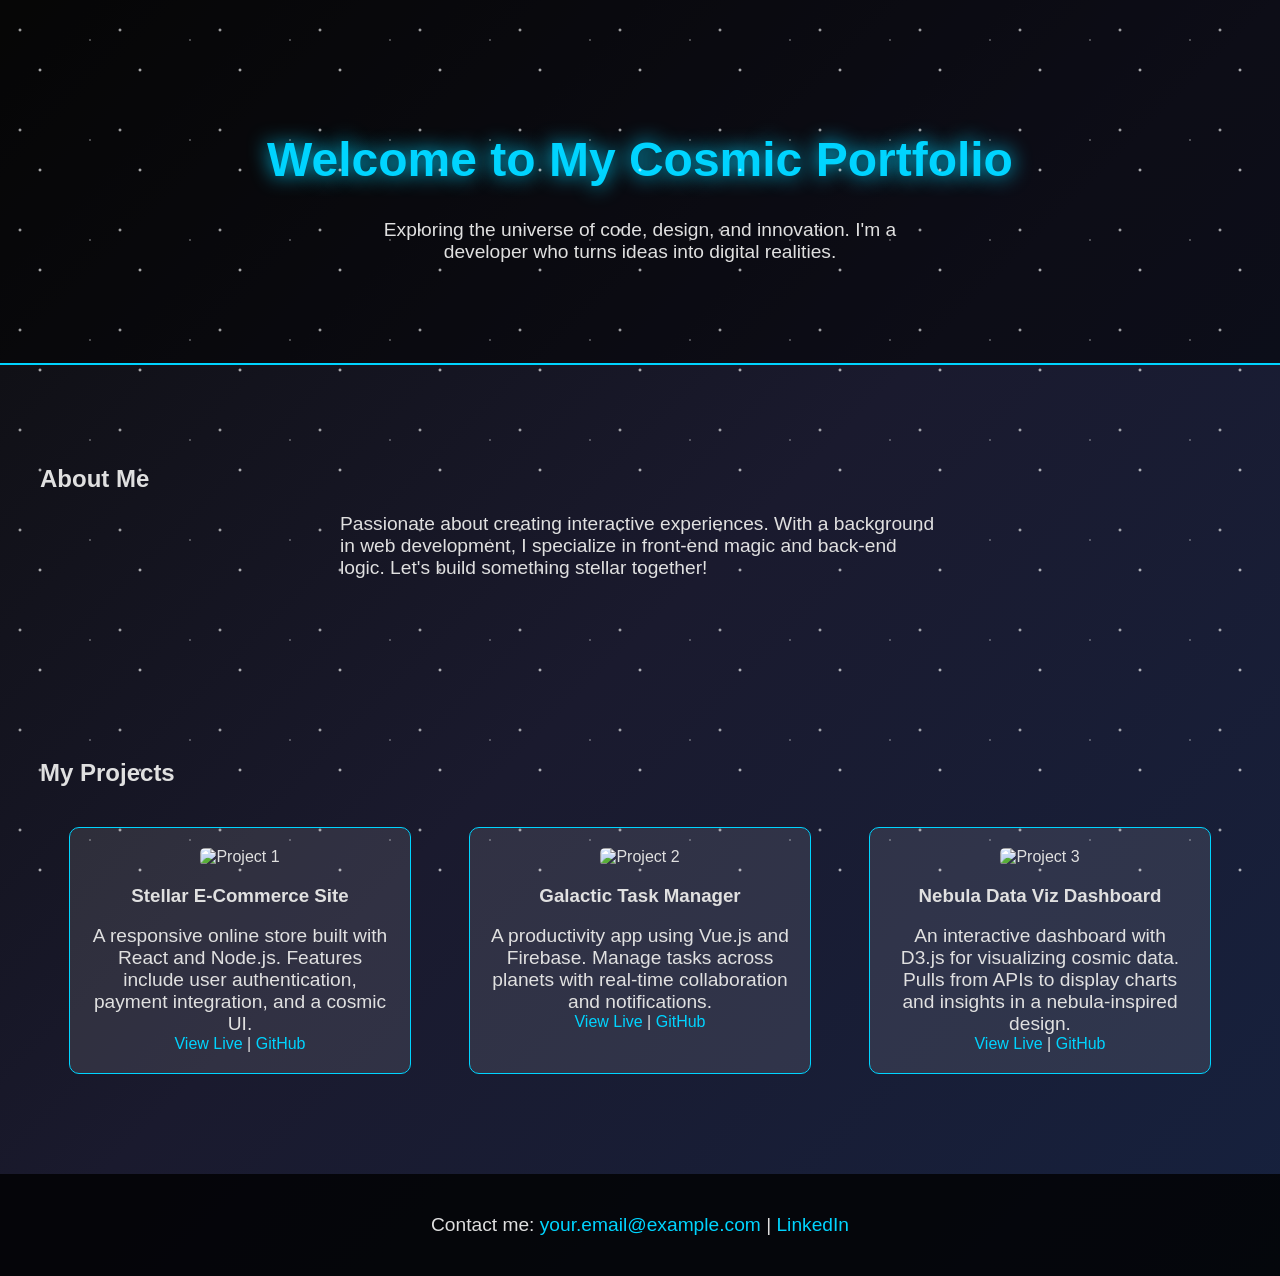
==== portfolio.html @ a3d4b754 "Create portfolio.html" ====
<!DOCTYPE html>
<html lang="en">
<head>
    <meta charset="UTF-8">
    <meta name="viewport" content="width=device-width, initial-scale=1.0">
    <title>My Portfolio - Cosmic Explorer</title>
    <style>
        /* Cosmic theme: Dark space background with glowing elements */
        body {
            margin: 0;
            font-family: 'Arial', sans-serif;
            background: linear-gradient(135deg, #0c0c0c, #1a1a2e, #16213e);
            color: #e0e0e0;
            overflow-x: hidden;
        }
        .stars {
            position: fixed;
            top: 0;
            left: 0;
            width: 100%;
            height: 100%;
            background-image: radial-gradient(2px 2px at 20px 30px, #eee, transparent),
                              radial-gradient(2px 2px at 40px 70px, #fff, transparent),
                              radial-gradient(1px 1px at 90px 40px, #eee, transparent);
            background-repeat: repeat;
            background-size: 100px 100px;
            animation: twinkle 4s ease-in-out infinite alternate;
        }
        @keyframes twinkle {
            0% { opacity: 0.5; }
            100% { opacity: 1; }
        }
        header {
            text-align: center;
            padding: 100px 20px;
            background: rgba(0, 0, 0, 0.5);
            border-bottom: 2px solid #00d4ff;
        }
        h1 {
            font-size: 3em;
            color: #00d4ff;
            text-shadow: 0 0 20px #00d4ff;
        }
        p {
            font-size: 1.2em;
            max-width: 600px;
            margin: 0 auto;
        }
        section {
            padding: 80px 20px;
            max-width: 1200px;
            margin: 0 auto;
        }
        .projects {
            display: flex;
            flex-wrap: wrap;
            justify-content: space-around;
        }
        .project {
            background: rgba(255, 255, 255, 0.1);
            border: 1px solid #00d4ff;
            border-radius: 10px;
            padding: 20px;
            margin: 20px;
            width: 300px;
            transition: transform 0.3s, box-shadow 0.3s;
            text-align: center;
        }
        .project:hover {
            transform: scale(1.05);
            box-shadow: 0 0 30px #00d4ff;
        }
        .project img {
            width: 100%;
            height: 200px;
            object-fit: cover;
            border-radius: 5px;
        }
        footer {
            text-align: center;
            padding: 40px;
            background: rgba(0, 0, 0, 0.8);
        }
        a {
            color: #00d4ff;
            text-decoration: none;
        }
        a:hover {
            text-shadow: 0 0 10px #00d4ff;
        }
    </style>
</head>
<body>
    <div class="stars"></div>
    <header>
        <h1>Welcome to My Cosmic Portfolio</h1>
        <p>Exploring the universe of code, design, and innovation. I'm a developer who turns ideas into digital realities.</p>
    </header>
    
    <section id="about">
        <h2>About Me</h2>
        <p>Passionate about creating interactive experiences. With a background in web development, I specialize in front-end magic and back-end logic. Let's build something stellar together!</p>
    </section>
    
    <section id="projects">
        <h2>My Projects</h2>
        <div class="projects">
            <div class="project">
                <img src="https://via.placeholder.com/300x200/00d4ff/000?text=Project+1" alt="Project 1">
                <h3>Stellar E-Commerce Site</h3>
                <p>A responsive online store built with React and Node.js. Features include user authentication, payment integration, and a cosmic UI.</p>
                <a href="#">View Live</a> | <a href="#">GitHub</a>
            </div>
            <div class="project">
                <img src="https://via.placeholder.com/300x200/00d4ff/000?text=Project+2" alt="Project 2">
                <h3>Galactic Task Manager</h3>
                <p>A productivity app using Vue.js and Firebase. Manage tasks across planets with real-time collaboration and notifications.</p>
                <a href="#">View Live</a> | <a href="#">GitHub</a>
            </div>
            <div class="project">
                <img src="https://via.placeholder.com/300x200/00d4ff/000?text=Project+3" alt="Project 3">
                <h3>Nebula Data Viz Dashboard</h3>
                <p>An interactive dashboard with D3.js for visualizing cosmic data. Pulls from APIs to display charts and insights in a nebula-inspired design.</p>
                <a href="#">View Live</a> | <a href="#">GitHub</a>
            </div>
        </div>
    </section>
    
    <footer>
        <p>Contact me: <a href="mailto:your.email@example.com">your.email@example.com</a> | <a href="https://linkedin.com/in/yourprofile">LinkedIn</a></p>
    </footer>
    
    <script>
        // Simple smooth scroll for navigation (if you add nav links later)
        document.querySelectorAll('a[href^="#"]').forEach(anchor => {
            anchor.addEventListener('click', function (e) {
                e.preventDefault();
                document.querySelector(this.getAttribute('href')).scrollIntoView({
                    behavior: 'smooth'
                });
            });
        });
    </script>
</body>
</html>
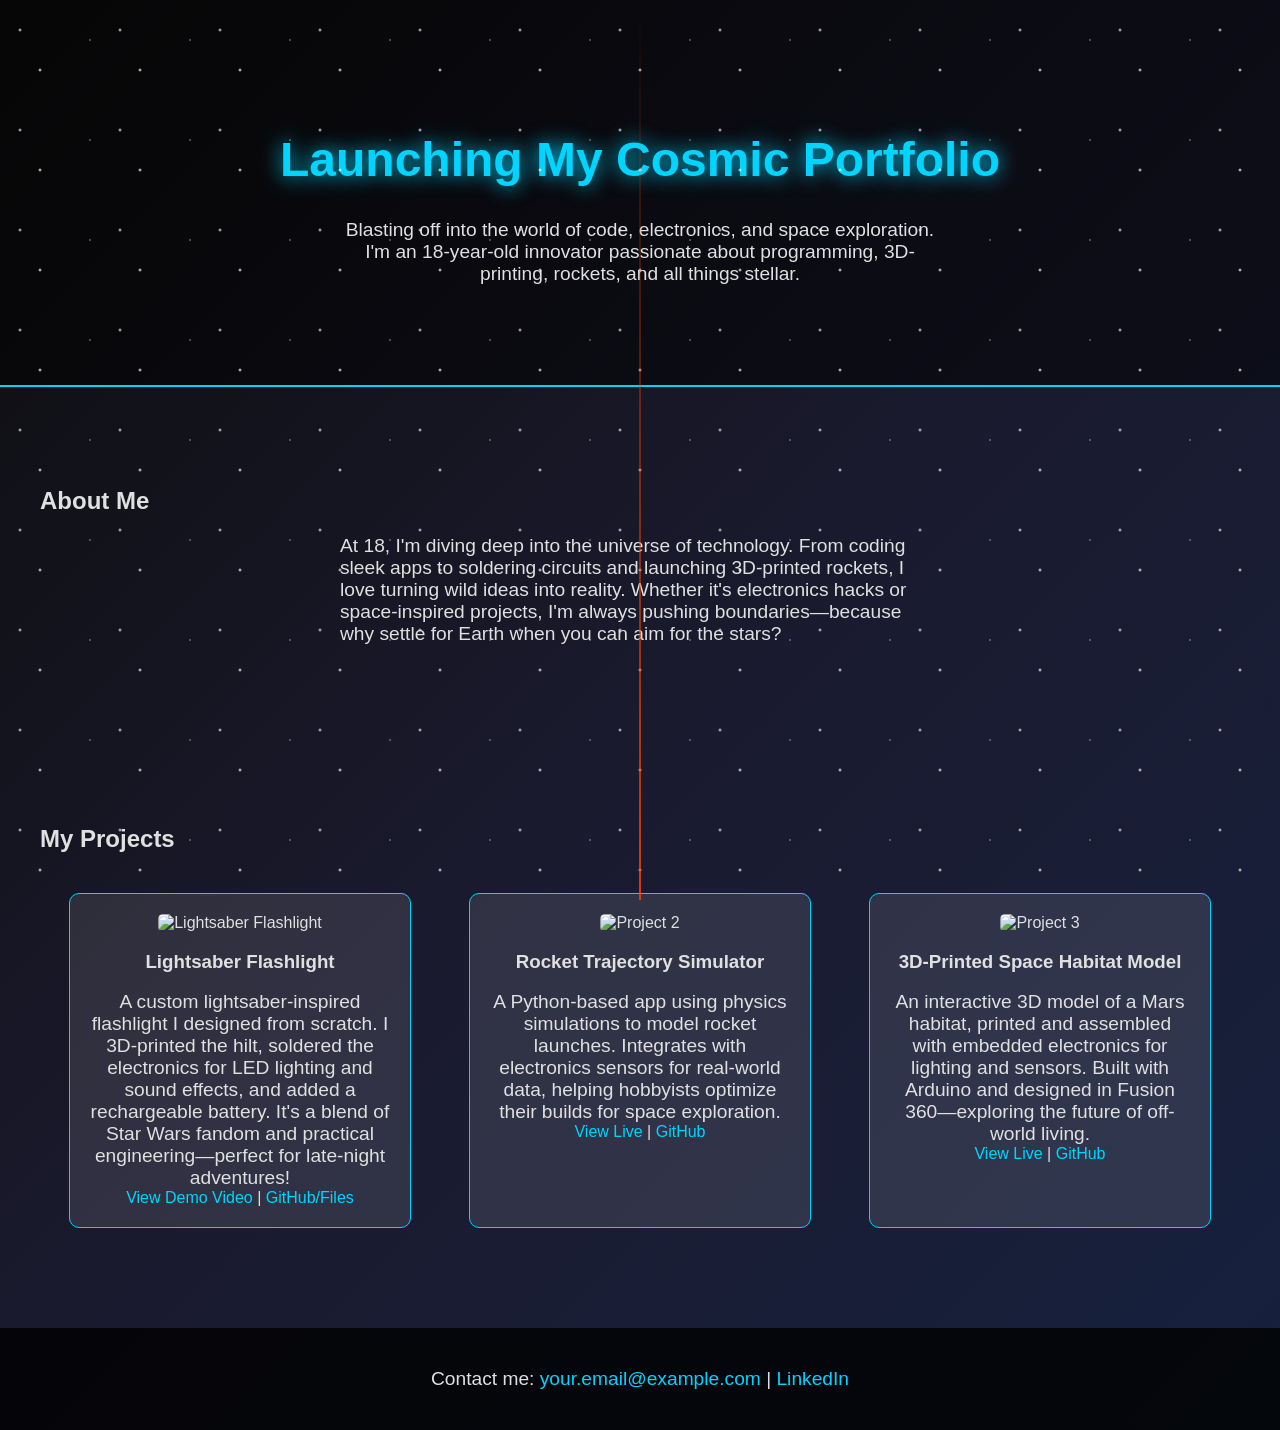
==== commit 1b14da21: "Update portfolio.html" ====
--- a/portfolio.html
+++ b/portfolio.html
@@ -3,9 +3,9 @@
 <head>
     <meta charset="UTF-8">
     <meta name="viewport" content="width=device-width, initial-scale=1.0">
-    <title>My Portfolio - Cosmic Explorer</title>
+    <title>My Cosmic Portfolio - Rockets & Code</title>
     <style>
-        /* Cosmic theme: Dark space background with glowing elements */
+        /* Cosmic theme: Dark space background with glowing elements and rocket trail */
         body {
             margin: 0;
             font-family: 'Arial', sans-serif;
@@ -25,6 +25,20 @@
             background-repeat: repeat;
             background-size: 100px 100px;
             animation: twinkle 4s ease-in-out infinite alternate;
+        }
+        .rocket-trail {
+            position: fixed;
+            bottom: 0;
+            left: 50%;
+            width: 2px;
+            height: 100%;
+            background: linear-gradient(to top, rgba(255, 69, 0, 0.8), transparent);
+            transform: translateX(-50%);
+            animation: launch 10s linear infinite;
+        }
+        @keyframes launch {
+            0% { height: 0; opacity: 1; }
+            100% { height: 100%; opacity: 0; }
         }
         @keyframes twinkle {
             0% { opacity: 0.5; }
@@ -92,35 +106,36 @@
 </head>
 <body>
     <div class="stars"></div>
+    <div class="rocket-trail"></div>
     <header>
-        <h1>Welcome to My Cosmic Portfolio</h1>
-        <p>Exploring the universe of code, design, and innovation. I'm a developer who turns ideas into digital realities.</p>
+        <h1>Launching My Cosmic Portfolio</h1>
+        <p>Blasting off into the world of code, electronics, and space exploration. I'm an 18-year-old innovator passionate about programming, 3D-printing, rockets, and all things stellar.</p>
     </header>
     
     <section id="about">
         <h2>About Me</h2>
-        <p>Passionate about creating interactive experiences. With a background in web development, I specialize in front-end magic and back-end logic. Let's build something stellar together!</p>
+        <p>At 18, I'm diving deep into the universe of technology. From coding sleek apps to soldering circuits and launching 3D-printed rockets, I love turning wild ideas into reality. Whether it's electronics hacks or space-inspired projects, I'm always pushing boundaries—because why settle for Earth when you can aim for the stars?</p>
     </section>
     
     <section id="projects">
         <h2>My Projects</h2>
         <div class="projects">
             <div class="project">
-                <img src="https://via.placeholder.com/300x200/00d4ff/000?text=Project+1" alt="Project 1">
-                <h3>Stellar E-Commerce Site</h3>
-                <p>A responsive online store built with React and Node.js. Features include user authentication, payment integration, and a cosmic UI.</p>
-                <a href="#">View Live</a> | <a href="#">GitHub</a>
+                <img src="https://via.placeholder.com/300x200/00d4ff/000?text=Lightsaber+Flashlight" alt="Lightsaber Flashlight">
+                <h3>Lightsaber Flashlight</h3>
+                <p>A custom lightsaber-inspired flashlight I designed from scratch. I 3D-printed the hilt, soldered the electronics for LED lighting and sound effects, and added a rechargeable battery. It's a blend of Star Wars fandom and practical engineering—perfect for late-night adventures!</p>
+                <a href="#">View Demo Video</a> | <a href="#">GitHub/Files</a>
             </div>
             <div class="project">
                 <img src="https://via.placeholder.com/300x200/00d4ff/000?text=Project+2" alt="Project 2">
-                <h3>Galactic Task Manager</h3>
-                <p>A productivity app using Vue.js and Firebase. Manage tasks across planets with real-time collaboration and notifications.</p>
+                <h3>Rocket Trajectory Simulator</h3>
+                <p>A Python-based app using physics simulations to model rocket launches. Integrates with electronics sensors for real-world data, helping hobbyists optimize their builds for space exploration.</p>
                 <a href="#">View Live</a> | <a href="#">GitHub</a>
             </div>
             <div class="project">
                 <img src="https://via.placeholder.com/300x200/00d4ff/000?text=Project+3" alt="Project 3">
-                <h3>Nebula Data Viz Dashboard</h3>
-                <p>An interactive dashboard with D3.js for visualizing cosmic data. Pulls from APIs to display charts and insights in a nebula-inspired design.</p>
+                <h3>3D-Printed Space Habitat Model</h3>
+                <p>An interactive 3D model of a Mars habitat, printed and assembled with embedded electronics for lighting and sensors. Built with Arduino and designed in Fusion 360—exploring the future of off-world living.</p>
                 <a href="#">View Live</a> | <a href="#">GitHub</a>
             </div>
         </div>
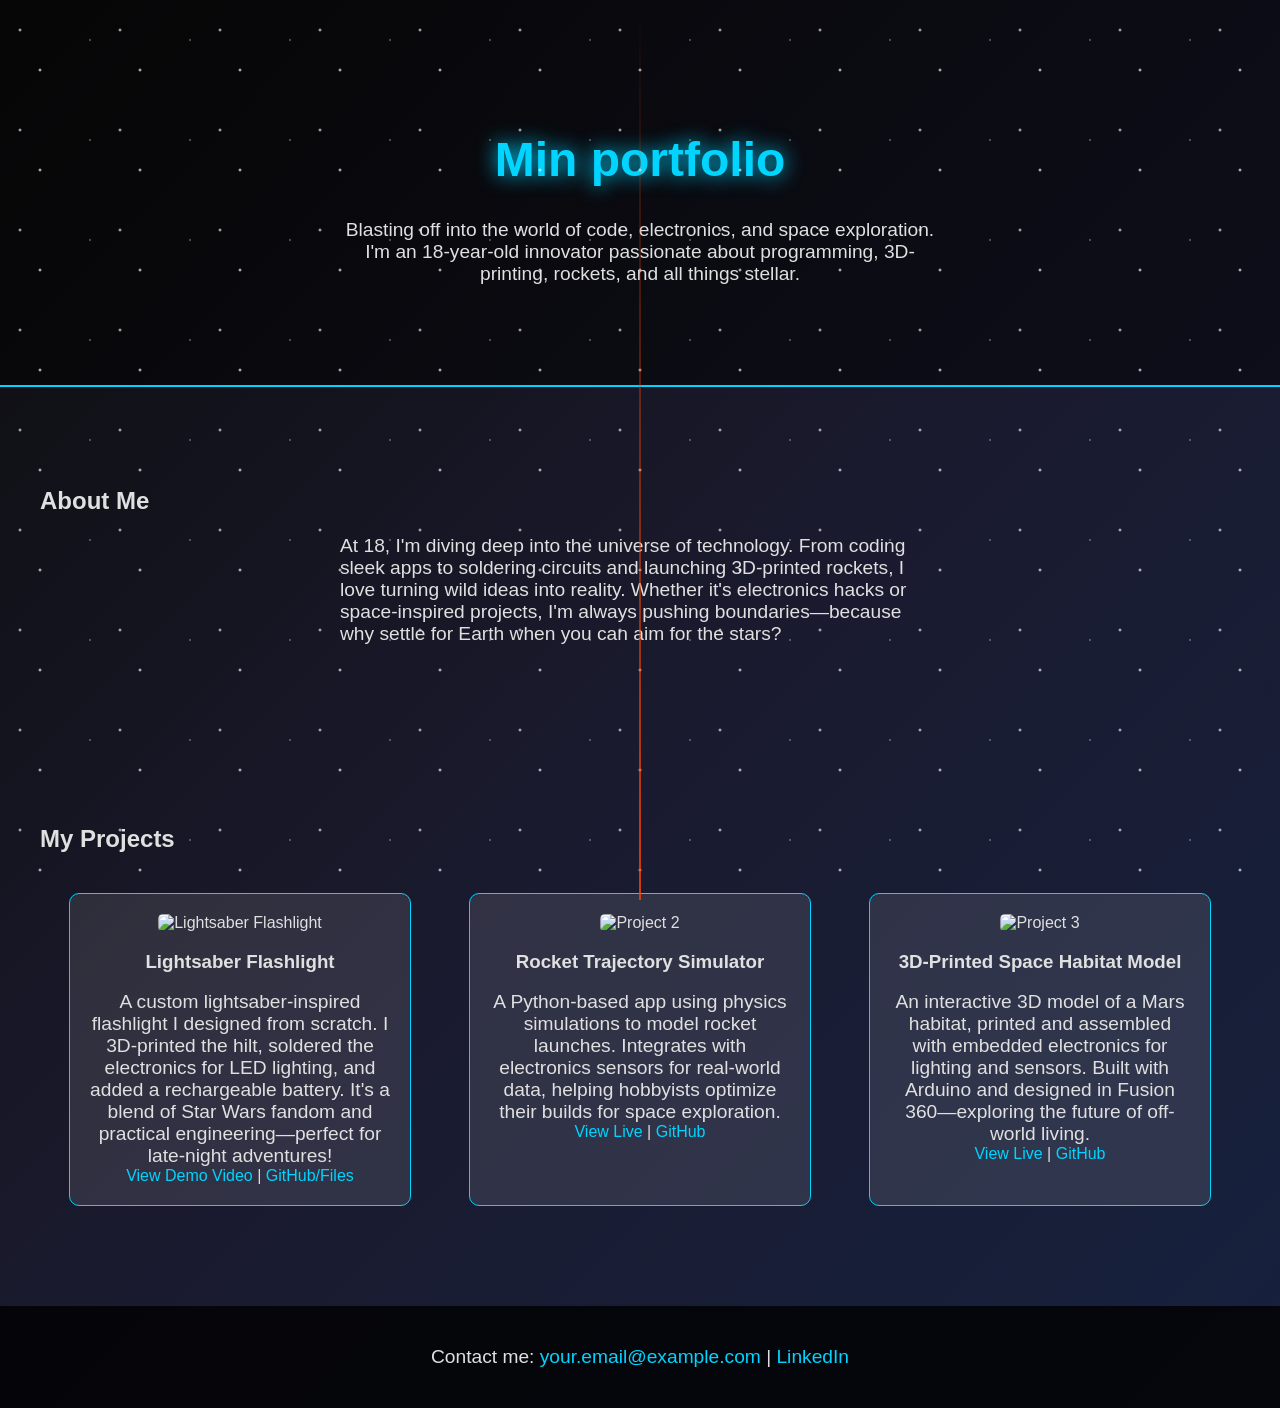
==== commit 4cfacd3f: "Update portfolio.html" ====
--- a/portfolio.html
+++ b/portfolio.html
@@ -3,7 +3,7 @@
 <head>
     <meta charset="UTF-8">
     <meta name="viewport" content="width=device-width, initial-scale=1.0">
-    <title>My Cosmic Portfolio - Rockets & Code</title>
+    <title>Min portfolio</title>
     <style>
         /* Cosmic theme: Dark space background with glowing elements and rocket trail */
         body {
@@ -108,7 +108,7 @@
     <div class="stars"></div>
     <div class="rocket-trail"></div>
     <header>
-        <h1>Launching My Cosmic Portfolio</h1>
+        <h1>Min portfolio</h1>
         <p>Blasting off into the world of code, electronics, and space exploration. I'm an 18-year-old innovator passionate about programming, 3D-printing, rockets, and all things stellar.</p>
     </header>
     
@@ -121,9 +121,9 @@
         <h2>My Projects</h2>
         <div class="projects">
             <div class="project">
-                <img src="https://via.placeholder.com/300x200/00d4ff/000?text=Lightsaber+Flashlight" alt="Lightsaber Flashlight">
+                <img src="https://padawanoutpost.com/cdn/shop/files/Collectorsedition-89sabersObiWanKenobiEpisodelll_4.jpg?v=1740602121" alt="Lightsaber Flashlight">
                 <h3>Lightsaber Flashlight</h3>
-                <p>A custom lightsaber-inspired flashlight I designed from scratch. I 3D-printed the hilt, soldered the electronics for LED lighting and sound effects, and added a rechargeable battery. It's a blend of Star Wars fandom and practical engineering—perfect for late-night adventures!</p>
+                <p>A custom lightsaber-inspired flashlight I designed from scratch. I 3D-printed the hilt, soldered the electronics for LED lighting, and added a rechargeable battery. It's a blend of Star Wars fandom and practical engineering—perfect for late-night adventures!</p>
                 <a href="#">View Demo Video</a> | <a href="#">GitHub/Files</a>
             </div>
             <div class="project">
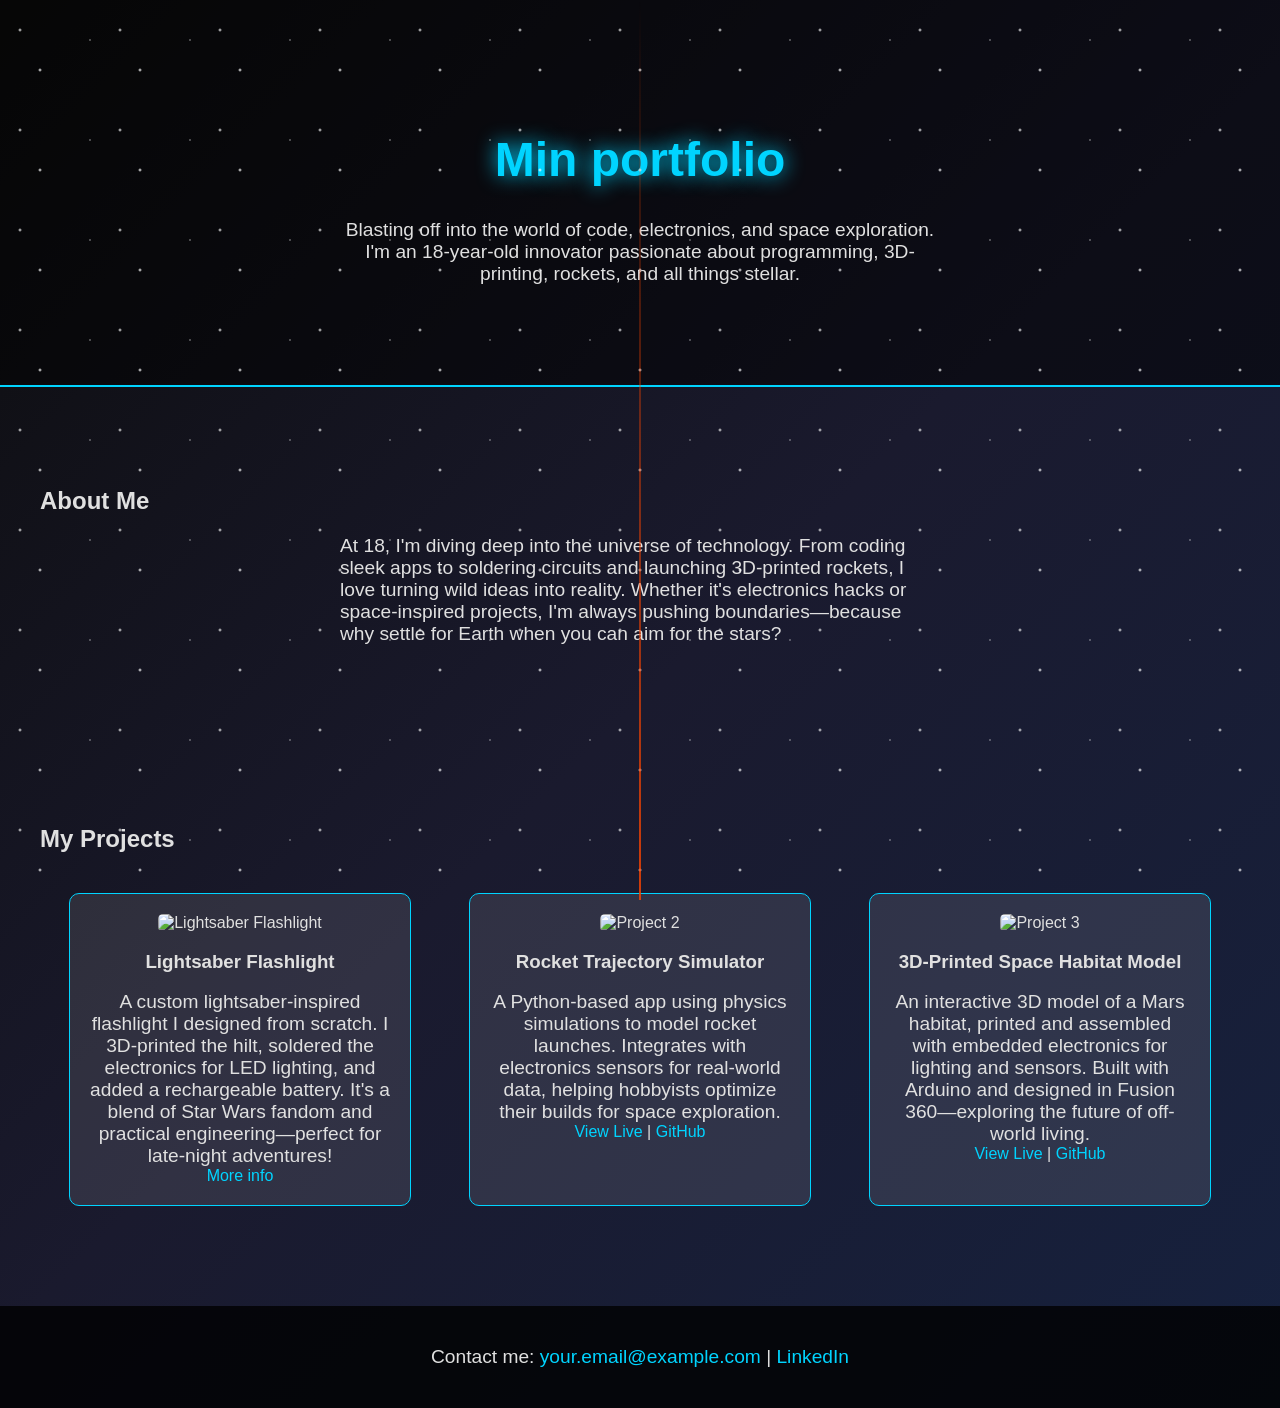
==== commit 6a38202f: "Update portfolio.html" ====
--- a/portfolio.html
+++ b/portfolio.html
@@ -124,7 +124,7 @@
                 <img src="https://padawanoutpost.com/cdn/shop/files/Collectorsedition-89sabersObiWanKenobiEpisodelll_4.jpg?v=1740602121" alt="Lightsaber Flashlight">
                 <h3>Lightsaber Flashlight</h3>
                 <p>A custom lightsaber-inspired flashlight I designed from scratch. I 3D-printed the hilt, soldered the electronics for LED lighting, and added a rechargeable battery. It's a blend of Star Wars fandom and practical engineering—perfect for late-night adventures!</p>
-                <a href="#">View Demo Video</a> | <a href="#">GitHub/Files</a>
+                <a href="youtube.com">More info</a>
             </div>
             <div class="project">
                 <img src="https://via.placeholder.com/300x200/00d4ff/000?text=Project+2" alt="Project 2">
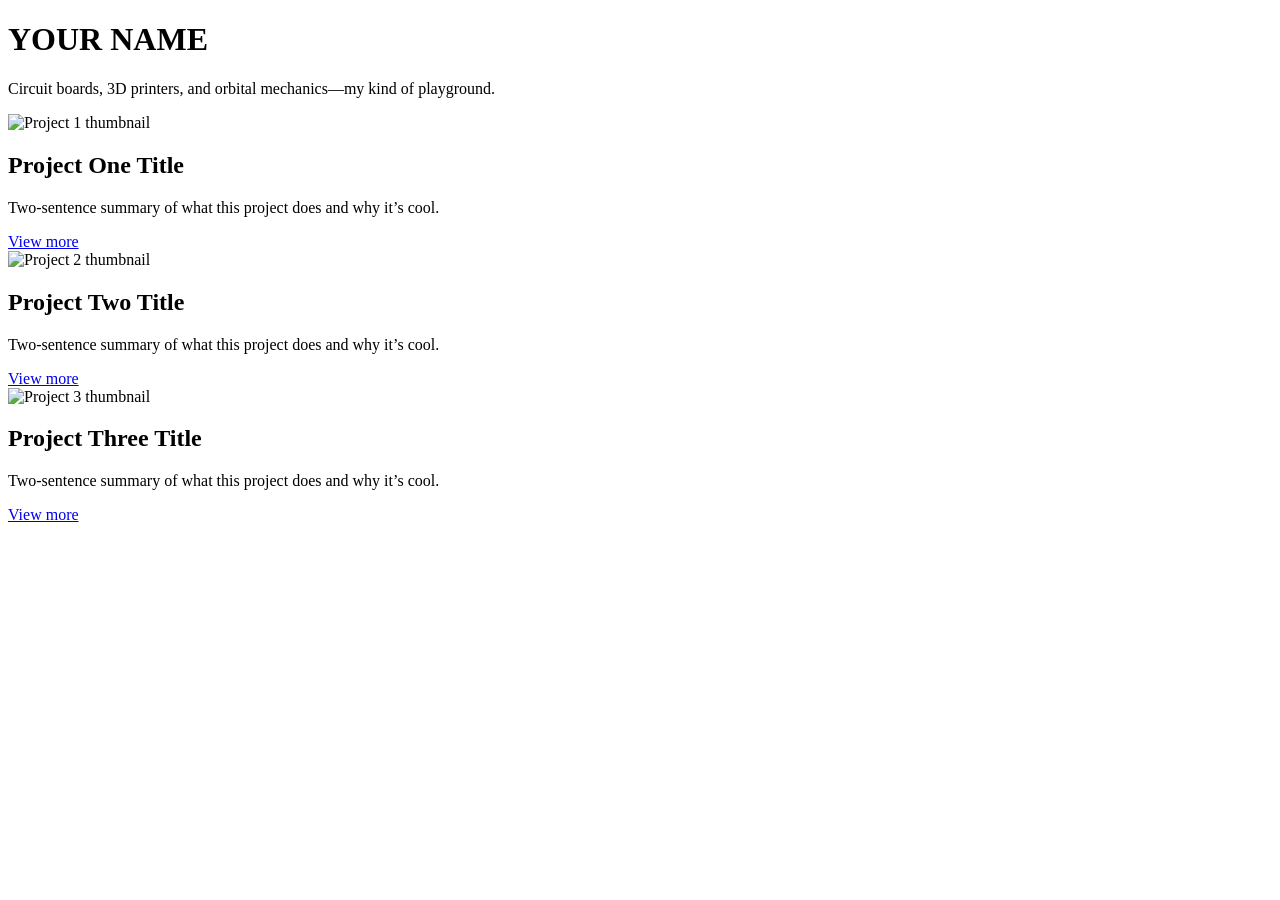
==== commit 141da33a: "Create portfolio.html" ====
--- a/portfolio.html
+++ b/portfolio.html
@@ -1,160 +1,41 @@
 <!DOCTYPE html>
 <html lang="en">
 <head>
-    <meta charset="UTF-8">
-    <meta name="viewport" content="width=device-width, initial-scale=1.0">
-    <title>Min portfolio</title>
-    <style>
-        /* Cosmic theme: Dark space background with glowing elements and rocket trail */
-        body {
-            margin: 0;
-            font-family: 'Arial', sans-serif;
-            background: linear-gradient(135deg, #0c0c0c, #1a1a2e, #16213e);
-            color: #e0e0e0;
-            overflow-x: hidden;
-        }
-        .stars {
-            position: fixed;
-            top: 0;
-            left: 0;
-            width: 100%;
-            height: 100%;
-            background-image: radial-gradient(2px 2px at 20px 30px, #eee, transparent),
-                              radial-gradient(2px 2px at 40px 70px, #fff, transparent),
-                              radial-gradient(1px 1px at 90px 40px, #eee, transparent);
-            background-repeat: repeat;
-            background-size: 100px 100px;
-            animation: twinkle 4s ease-in-out infinite alternate;
-        }
-        .rocket-trail {
-            position: fixed;
-            bottom: 0;
-            left: 50%;
-            width: 2px;
-            height: 100%;
-            background: linear-gradient(to top, rgba(255, 69, 0, 0.8), transparent);
-            transform: translateX(-50%);
-            animation: launch 10s linear infinite;
-        }
-        @keyframes launch {
-            0% { height: 0; opacity: 1; }
-            100% { height: 100%; opacity: 0; }
-        }
-        @keyframes twinkle {
-            0% { opacity: 0.5; }
-            100% { opacity: 1; }
-        }
-        header {
-            text-align: center;
-            padding: 100px 20px;
-            background: rgba(0, 0, 0, 0.5);
-            border-bottom: 2px solid #00d4ff;
-        }
-        h1 {
-            font-size: 3em;
-            color: #00d4ff;
-            text-shadow: 0 0 20px #00d4ff;
-        }
-        p {
-            font-size: 1.2em;
-            max-width: 600px;
-            margin: 0 auto;
-        }
-        section {
-            padding: 80px 20px;
-            max-width: 1200px;
-            margin: 0 auto;
-        }
-        .projects {
-            display: flex;
-            flex-wrap: wrap;
-            justify-content: space-around;
-        }
-        .project {
-            background: rgba(255, 255, 255, 0.1);
-            border: 1px solid #00d4ff;
-            border-radius: 10px;
-            padding: 20px;
-            margin: 20px;
-            width: 300px;
-            transition: transform 0.3s, box-shadow 0.3s;
-            text-align: center;
-        }
-        .project:hover {
-            transform: scale(1.05);
-            box-shadow: 0 0 30px #00d4ff;
-        }
-        .project img {
-            width: 100%;
-            height: 200px;
-            object-fit: cover;
-            border-radius: 5px;
-        }
-        footer {
-            text-align: center;
-            padding: 40px;
-            background: rgba(0, 0, 0, 0.8);
-        }
-        a {
-            color: #00d4ff;
-            text-decoration: none;
-        }
-        a:hover {
-            text-shadow: 0 0 10px #00d4ff;
-        }
-    </style>
+  <meta charset="UTF-8" />
+  <meta name="viewport" content="width=device-width, initial-scale=1.0"/>
+  <title>My Portfolio</title>
+  <link rel="stylesheet" href="styles.css"/>
 </head>
 <body>
-    <div class="stars"></div>
-    <div class="rocket-trail"></div>
-    <header>
-        <h1>Min portfolio</h1>
-        <p>Blasting off into the world of code, electronics, and space exploration. I'm an 18-year-old innovator passionate about programming, 3D-printing, rockets, and all things stellar.</p>
-    </header>
-    
-    <section id="about">
-        <h2>About Me</h2>
-        <p>At 18, I'm diving deep into the universe of technology. From coding sleek apps to soldering circuits and launching 3D-printed rockets, I love turning wild ideas into reality. Whether it's electronics hacks or space-inspired projects, I'm always pushing boundaries—because why settle for Earth when you can aim for the stars?</p>
-    </section>
-    
-    <section id="projects">
-        <h2>My Projects</h2>
-        <div class="projects">
-            <div class="project">
-                <img src="https://padawanoutpost.com/cdn/shop/files/Collectorsedition-89sabersObiWanKenobiEpisodelll_4.jpg?v=1740602121" alt="Lightsaber Flashlight">
-                <h3>Lightsaber Flashlight</h3>
-                <p>A custom lightsaber-inspired flashlight I designed from scratch. I 3D-printed the hilt, soldered the electronics for LED lighting, and added a rechargeable battery. It's a blend of Star Wars fandom and practical engineering—perfect for late-night adventures!</p>
-                <a href="youtube.com">More info</a>
-            </div>
-            <div class="project">
-                <img src="https://via.placeholder.com/300x200/00d4ff/000?text=Project+2" alt="Project 2">
-                <h3>Rocket Trajectory Simulator</h3>
-                <p>A Python-based app using physics simulations to model rocket launches. Integrates with electronics sensors for real-world data, helping hobbyists optimize their builds for space exploration.</p>
-                <a href="#">View Live</a> | <a href="#">GitHub</a>
-            </div>
-            <div class="project">
-                <img src="https://via.placeholder.com/300x200/00d4ff/000?text=Project+3" alt="Project 3">
-                <h3>3D-Printed Space Habitat Model</h3>
-                <p>An interactive 3D model of a Mars habitat, printed and assembled with embedded electronics for lighting and sensors. Built with Arduino and designed in Fusion 360—exploring the future of off-world living.</p>
-                <a href="#">View Live</a> | <a href="#">GitHub</a>
-            </div>
-        </div>
-    </section>
-    
-    <footer>
-        <p>Contact me: <a href="mailto:your.email@example.com">your.email@example.com</a> | <a href="https://linkedin.com/in/yourprofile">LinkedIn</a></p>
-    </footer>
-    
-    <script>
-        // Simple smooth scroll for navigation (if you add nav links later)
-        document.querySelectorAll('a[href^="#"]').forEach(anchor => {
-            anchor.addEventListener('click', function (e) {
-                e.preventDefault();
-                document.querySelector(this.getAttribute('href')).scrollIntoView({
-                    behavior: 'smooth'
-                });
-            });
-        });
-    </script>
+  <header class="hero">
+    <h1>YOUR NAME</h1>
+    <p>Circuit boards, 3D printers, and orbital mechanics—my kind of playground.</p>
+  </header>
+
+  <main class="projects container">
+    <!-- Project 1 -->
+    <article class="card">
+      <img src="img/p1-thumb.jpg" alt="Project 1 thumbnail"/>
+      <h2>Project One Title</h2>
+      <p>Two-sentence summary of what this project does and why it’s cool.</p>
+      <a class="btn" href="project1.html">View more</a>
+    </article>
+
+    <!-- Project 2 -->
+    <article class="card">
+      <img src="https://via.placeholder.com/400x600/FF00FF/FFFFFF?text=PLACEHOLDER" alt="Project 2 thumbnail"/>
+      <h2>Project Two Title</h2>
+      <p>Two-sentence summary of what this project does and why it’s cool.</p>
+      <a class="btn" href="project2.html">View more</a>
+    </article>
+
+    <!-- Project 3 -->
+    <article class="card">
+      <img src="https://via.placeholder.com/400x600/00FF00/000000?text=PLACEHOLDER" alt="Project 3 thumbnail"/>
+      <h2>Project Three Title</h2>
+      <p>Two-sentence summary of what this project does and why it’s cool.</p>
+      <a class="btn" href="project3.html">View more</a>
+    </article>
+  </main>
 </body>
 </html>
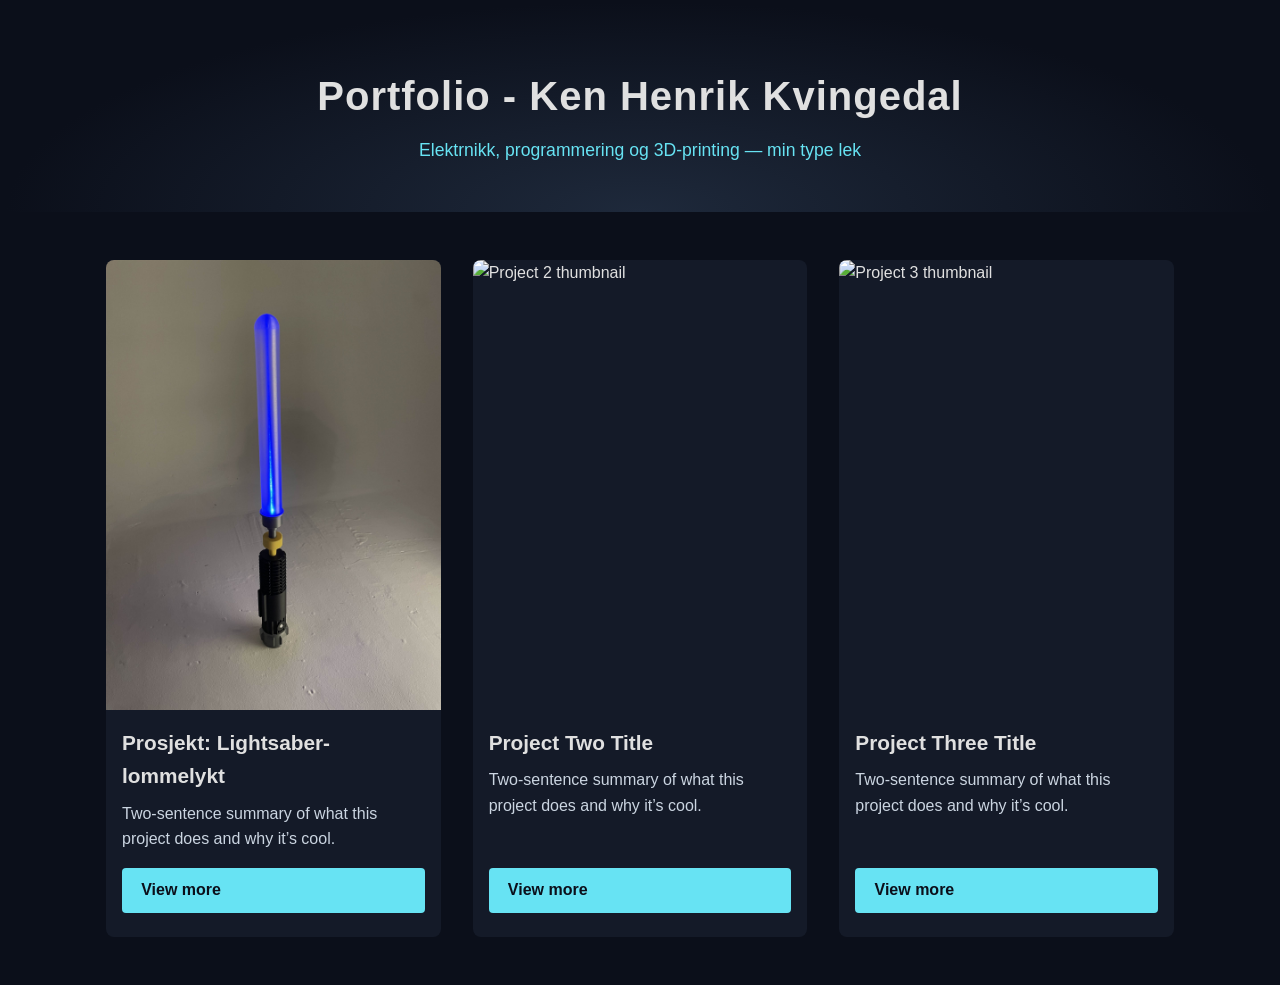
==== commit 7860d6fc: "Update portfolio.html" ====
--- a/portfolio.html
+++ b/portfolio.html
@@ -8,15 +8,15 @@
 </head>
 <body>
   <header class="hero">
-    <h1>YOUR NAME</h1>
-    <p>Circuit boards, 3D printers, and orbital mechanics—my kind of playground.</p>
+    <h1>Portfolio - Ken Henrik Kvingedal</h1>
+    <p>Elektrnikk, programmering og 3D-printing — min type lek</p>
   </header>
 
   <main class="projects container">
     <!-- Project 1 -->
     <article class="card">
       <img src="img/p1-thumb.jpg" alt="Project 1 thumbnail"/>
-      <h2>Project One Title</h2>
+      <h2>Prosjekt: Lightsaber-lommelykt</h2>
       <p>Two-sentence summary of what this project does and why it’s cool.</p>
       <a class="btn" href="project1.html">View more</a>
     </article>
--- a/styles.css
+++ b/styles.css
@@ -0,0 +1,81 @@
+/* ----- RESET ----- */
+*,
+*::before,
+*::after { box-sizing: border-box; margin: 0; padding: 0; }
+body {
+  font-family: -apple-system, BlinkMacSystemFont, "Segoe UI", Roboto, Helvetica, Arial, sans-serif;
+  background: #0b0f1a;
+  color: #e0e0e0;
+  line-height: 1.6;
+}
+img { max-width: 100%; display: block; }
+
+/* ----- GLOBAL ----- */
+.container { max-width: 1100px; margin: 0 auto; padding: 0 1rem; }
+.btn {
+  display: inline-block;
+  margin-top: 1rem;
+  padding: 0.6rem 1.2rem;
+  background: #67e3f3;
+  color: #0b0f1a;
+  text-decoration: none;
+  border-radius: 4px;
+  font-weight: 600;
+  transition: background 0.2s;
+}
+.btn:hover { background: #a7f3ff; }
+
+/* ----- HERO ----- */
+.hero {
+  text-align: center;
+  padding: 4rem 1rem 3rem;
+  background: radial-gradient(ellipse at bottom, #1e293b 0%, #0b0f1a 70%);
+}
+.hero h1 { font-size: 2.5rem; margin-bottom: 0.5rem; letter-spacing: 1px; }
+.hero p { font-size: 1.1rem; color: #67e3f3; max-width: 600px; margin: 0 auto; }
+
+/* ----- PROJECT CARDS ----- */
+.projects {
+  display: grid;
+  grid-template-columns: repeat(auto-fit, minmax(260px, 1fr));
+  gap: 2rem;
+  padding: 3rem 1rem;
+}
+.card {
+  background: #141a28;
+  border-radius: 8px;
+  overflow: hidden;
+  display: flex;
+  flex-direction: column;
+}
+.card img { height: 450px; object-fit: cover; }
+.card h2 { padding: 1rem 1rem 0.5rem; font-size: 1.3rem; }
+.card p { padding: 0 1rem 1rem; flex: 1 0 auto; color: #cbd5e1; }
+.card .btn { margin: 0 1rem 1.5rem; }
+
+/* ----- PROJECT PAGE ----- */
+.project-page { padding: 2rem 1rem; }
+.back-link { color: #67e3f3; text-decoration: none; font-weight: 600; }
+.project-hero { text-align: center; margin: 2rem 0; }
+.project-hero img { margin: 0 auto 1rem; max-height: 500px; border-radius: 8px; }
+.project-hero h1 { font-size: 2rem; margin-bottom: 0.5rem; }
+.project-hero .tagline { max-width: 600px; margin: 0 auto 2rem; color: #cbd5e1; }
+
+.project-content section { margin-bottom: 2.5rem; }
+.project-content h2 { margin-bottom: 0.5rem; color: #67e3f3; }
+.tech-list { list-style: none; display: flex; flex-wrap: wrap; gap: 0.5rem; }
+.tech-list li {
+  background: #1e293b;
+  padding: 0.3rem 0.8rem;
+  border-radius: 4px;
+  font-size: 0.9rem;
+}
+.gallery { display: flex; gap: 1rem; flex-wrap: wrap; }
+.gallery img { width: 300px; border-radius: 6px; }
+.links { display: flex; gap: 1rem; }
+
+/* ----- RESPONSIVE ----- */
+@media (max-width: 600px) {
+  .hero h1 { font-size: 2rem; }
+  .gallery img { width: 100%; }
+}
